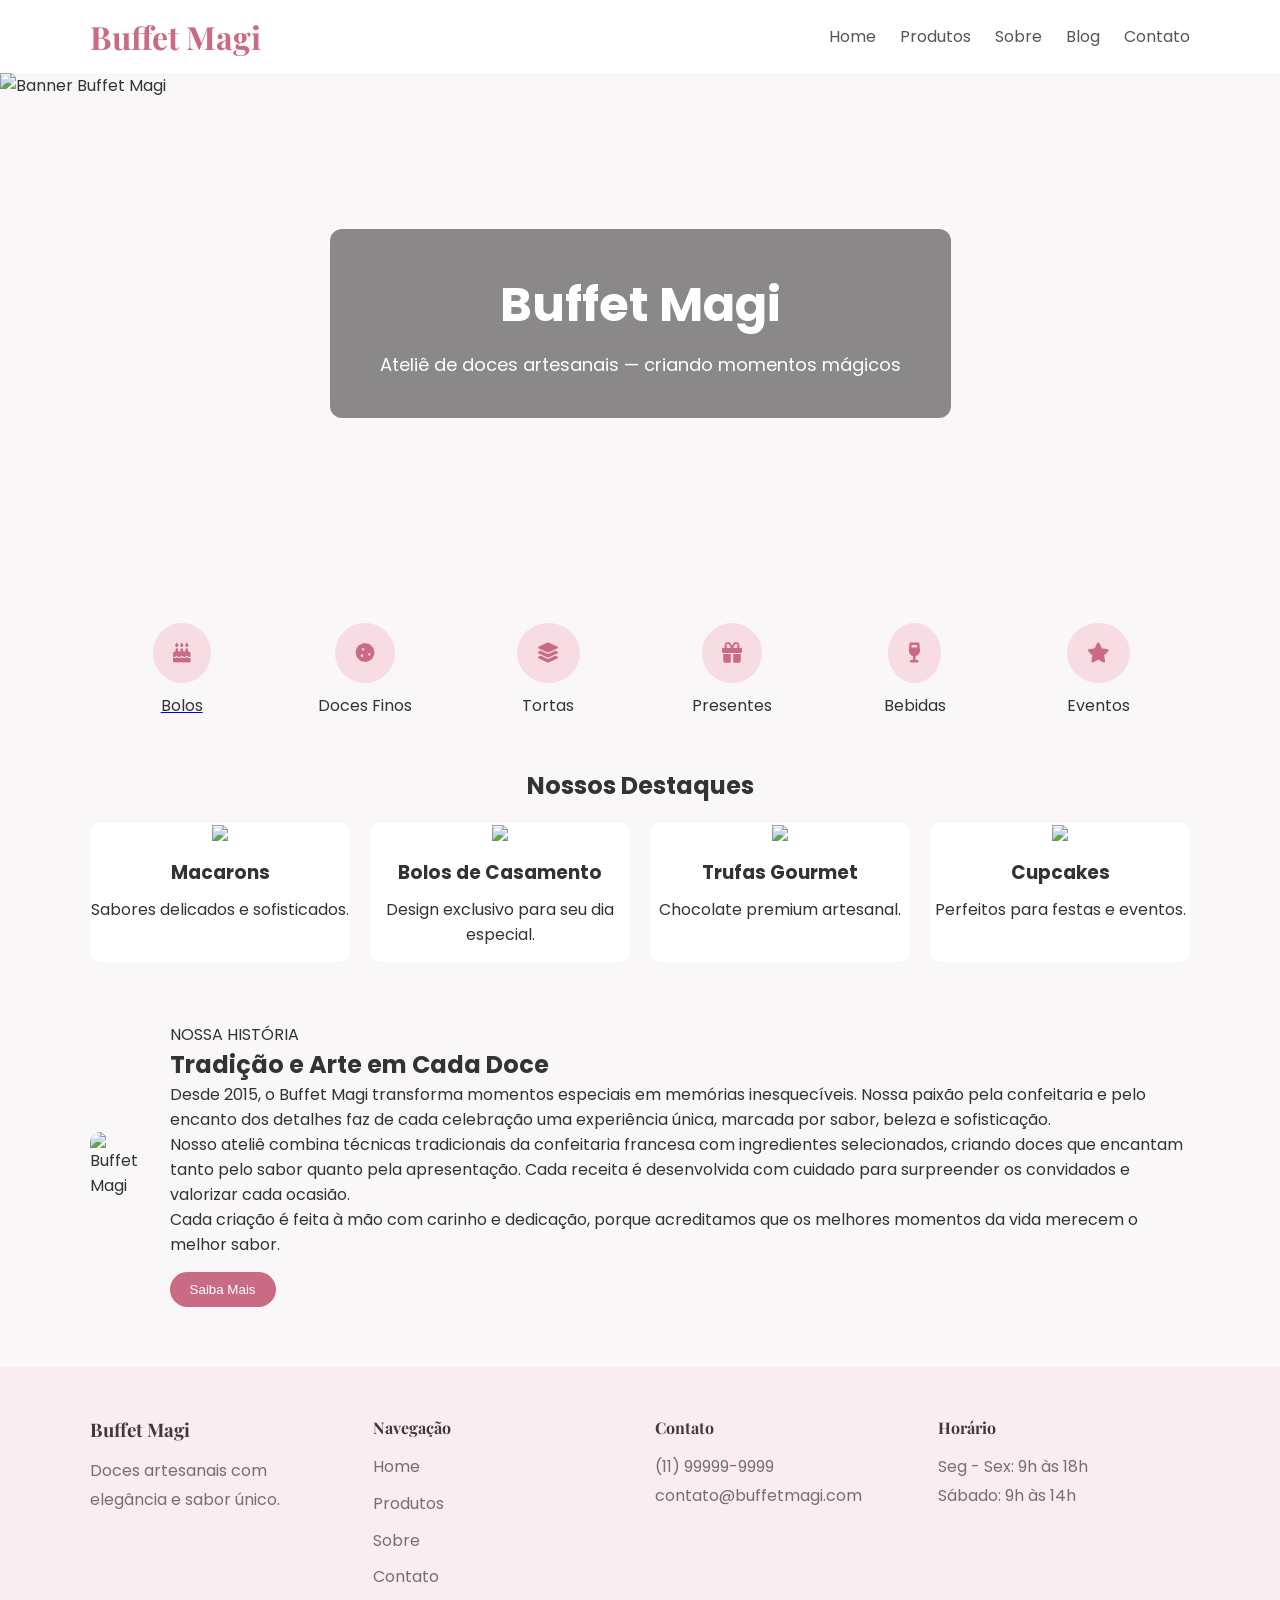
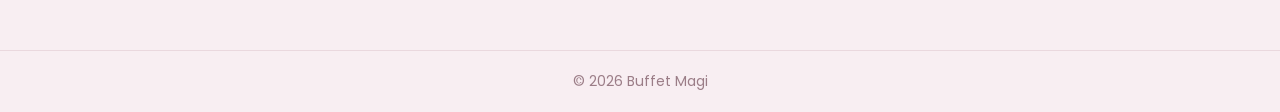
==== index.html @ 371f6097 "Add files via upload" ====
<!DOCTYPE html>
<html lang="pt-BR">

<head>
    <meta charset="UTF-8">
    <meta name="viewport" content="width=device-width, initial-scale=1.0">
    <title>Buffet Magi</title>
    <link
        href="https://fonts.googleapis.com/css2?family=Playfair+Display:wght@500;700&family=Poppins:wght@300;400;500&display=swap"
        rel="stylesheet">
    <link rel="stylesheet" href="https://cdnjs.cloudflare.com/ajax/libs/font-awesome/6.5.0/css/all.min.css">
    <link rel="stylesheet" href="index.css">
</head>

<body>

    <header>
        <div class="container nav">
            <h1 class="logo">Buffet Magi</h1>
            <nav>
                <a href=".index.html">Home</a>
                <a href="./produtos/produto.html">Produtos</a>
                <a href="./sobre/sobre.html">Sobre</a>
                <a href="./blog/blog.html">Blog</a>
                <a href="./contato/contato.html">Contato</a>
            </nav>
        </div>
    </header>

    <section class="hero">
        <img src="./img/banner1.png" alt="Banner Buffet Magi">

        <div class="overlay">
            <h2>Buffet Magi</h2>
            <p>Ateliê de doces artesanais — criando momentos mágicos</p>
        </div>
    </section>

    <!-- ÍCONES -->
    <section class="icons container">
        <div class="icon-box">
            <i class="fa-solid fa-cake-candles"></i>
            <br>
            <a href="./bolos.html"><span class="boloNome">Bolos</span></a>
        </div>
        <div class="icon-box">
            <i class="fa-solid fa-cookie"></i>
            <br>
            <span>Doces Finos</span>
        </div>
        <div class="icon-box">
            <i class="fa-solid fa-layer-group"></i>
            <br>
            <span>Tortas</span>
        </div>
        <div class="icon-box">
            <i class="fa-solid fa-gift"></i>
            <br>
            <span>Presentes</span>
        </div>
        <div class="icon-box">
            <i class="fa-solid fa-wine-glass"></i>
            <br>
            <span>Bebidas</span>
        </div>
        <div class="icon-box">
            <i class="fa-solid fa-star"></i>
            <br>
            <span>Eventos</span>
        </div>
    </section>

    <!-- DESTAQUES -->
    <section class="destaques container">
        <h2>Nossos Destaques</h2>

        <div class="grid">
            <div class="card">
                <img src="./img/produtos/macarons.png">
                <h3>Macarons</h3>
                <p>Sabores delicados e sofisticados.</p>
            </div>

            <div class="card">
                <img src="./img/produtos/bolo1.png">
                <h3>Bolos de Casamento</h3>
                <p>Design exclusivo para seu dia especial.</p>
            </div>

            <div class="card">
                <img src="./img/produtos/trufas.png">
                <h3>Trufas Gourmet</h3>
                <p>Chocolate premium artesanal.</p>
            </div>

            <div class="card">
                <img src="./img/produtos/cupcakes.png">
                <h3>Cupcakes</h3>
                <p>Perfeitos para festas e eventos.</p>
            </div>
        </div>
    </section>

    <!-- SOBRE -->
    <section class="sobre container">
        <div class="sobre-img">
            <img src="./img/loja.png" alt="Buffet Magi">
        </div>

        <div class="sobre-texto">
            <span class="subtitulo">NOSSA HISTÓRIA</span>

            <h2>Tradição e Arte em Cada Doce</h2>

            <p>
                Desde 2015, o Buffet Magi transforma momentos especiais em memórias inesquecíveis.
                Nossa paixão pela confeitaria e pelo encanto dos detalhes faz de cada celebração
                uma experiência única, marcada por sabor, beleza e sofisticação.
            </p>

            <p>
                Nosso ateliê combina técnicas tradicionais da confeitaria francesa com ingredientes
                selecionados, criando doces que encantam tanto pelo sabor quanto pela apresentação.
                Cada receita é desenvolvida com cuidado para surpreender os convidados e valorizar
                cada ocasião.
            </p>

            <p>
                Cada criação é feita à mão com carinho e dedicação, porque acreditamos que os melhores
                momentos da vida merecem o melhor sabor.
            </p>

            <button class="btn-sobre">Saiba Mais</button>
        </div>
    </section>

    <!-- FOOTER -->
    <footer>
        <div class="container footer-grid">
            <div>
                <h3>Buffet Magi</h3>
                <p>Doces artesanais com elegância e sabor único.</p>
            </div>

            <div>
                <h4>Navegação</h4>
                <ul>
                    <li>Home</li>
                    <li>Produtos</li>
                    <li>Sobre</li>
                    <li>Contato</li>
                </ul>
            </div>

            <div>
                <h4>Contato</h4>
                <p>(11) 99999-9999</p>
                <p>contato@buffetmagi.com</p>
            </div>

            <div>
                <h4>Horário</h4>
                <p>Seg - Sex: 9h às 18h</p>
                <p>Sábado: 9h às 14h</p>
            </div>
        </div>

        <div class="footer-bottom">
            <p>© 2026 Buffet Magi</p>
        </div>
    </footer>

</body>

</html>
---- index.css ----
* {
    margin: 0;
    padding: 0;
    box-sizing: border-box;
}

.boloNome {
    color: #333;
    transition: 0.3s ease;
    text-decoration: none;
}

body {
    font-family: 'Poppins', sans-serif;
    background: #faf7f8;
    color: #333;
}

.container {
    width: 90%;
    max-width: 1100px;
    margin: auto;
}

/* HEADER */
header {
    background: #fff;
    padding: 15px 0;
    position: relative;
    z-index: 10;
}

.nav {
    display: flex;
    justify-content: space-between;
    align-items: center;
}

.logo {
    font-family: 'Playfair Display';
    color: #c96b84;
}

nav a {
    margin-left: 20px;
    text-decoration: none;
    color: #555;
    transition: 0.3s ease;
}

nav a:hover {
    color: #c96b84;
}

/* HERO */
.hero {
    position: relative;
    width: 100%;
    height: 500px;
    overflow: hidden;
    display: flex;
    align-items: center;
    justify-content: center;
}

.hero img {
    position: absolute;
    top: 0;
    left: 0;
    width: 100%;
    height: 100%;
    object-fit: cover;
    z-index: 1;
}

.overlay {
    position: relative;
    z-index: 2;
    text-align: center;
    color: white;
    background: rgba(0, 0, 0, 0.45);
    padding: 40px 50px;
    border-radius: 12px;
    max-width: 700px;
}

.overlay h2 {
    font-size: 48px;
    margin-bottom: 10px;
}

.overlay p {
    font-size: 18px;
}

/* ICONES */
.icons {
    display: flex;
    justify-content: space-between;
    margin: 40px auto;
    flex-wrap: wrap;
}

.icon-box {
    text-align: center;
    flex: 1 1 120px;
    margin: 10px;
}

.icon-box i {
    background: #f7dce3;
    color: #c96b84;
    padding: 20px;
    border-radius: 50%;
    font-size: 20px;
    margin-bottom: 10px;
    display: inline-block;
    cursor: pointer;
    transition: 0.3s ease;
}

.icon-box i:hover {
    background: #fbeaf0;
    color: #d97f98;
    transform: translateY(-4px);
}

/* DESTAQUES */
.destaques h2 {
    text-align: center;
    margin-bottom: 20px;
}

.grid {
    display: grid;
    grid-template-columns: repeat(4, 1fr);
    gap: 20px;
}

.card {
    background: #fff;
    border-radius: 10px;
    overflow: hidden;
    text-align: center;
    padding-bottom: 15px;
}

.card img {
    width: 100%;
}

.card h3 {
    margin: 10px 0;
}

/* SOBRE */
.sobre {
    display: flex;
    align-items: center;
    gap: 30px;
    margin: 60px auto;
}

.sobre img {
    width: 100%;
    border-radius: 10px;
}

.sobre-texto button {
    margin-top: 15px;
    padding: 10px 20px;
    border: none;
    background: #c96b84;
    color: white;
    border-radius: 20px;
    cursor: pointer;
}

/* FOOTER */
footer {
    background: #f8eef2;
    color: #7d6b72;
    margin-top: 50px;
}

.footer-grid {
    display: grid;
    grid-template-columns: repeat(4, 1fr);
    padding: 50px 0;
    gap: 30px;
}

footer h3,
footer h4 {
    color: #4a343c;
    margin-bottom: 15px;
    font-family: 'Playfair Display';
}

footer p,
footer li {
    line-height: 1.8;
}

footer ul {
    list-style: none;
}

footer li {
    margin-bottom: 8px;
    cursor: pointer;
    transition: 0.3s;
}

footer li:hover {
    color: #c96b84;
}

.footer-bottom {
    text-align: center;
    padding: 18px;
    border-top: 1px solid #ead8de;
    color: #9b7d87;
    font-size: 14px;
}

/* RESPONSIVO */
@media (max-width: 900px) {
    .grid {
        grid-template-columns: repeat(2, 1fr);
    }

    .sobre {
        flex-direction: column;
    }

    .footer-grid {
        grid-template-columns: repeat(2, 1fr);
    }

    .overlay h2 {
        font-size: 36px;
    }
}

@media (max-width: 500px) {
    nav {
        display: none;
    }

    .grid {
        grid-template-columns: 1fr;
    }

    .footer-grid {
        grid-template-columns: 1fr;
        text-align: center;
    }

    .hero {
        height: 380px;
    }

    .overlay {
        padding: 25px;
        width: 90%;
    }

    .overlay h2 {
        font-size: 28px;
    }

    .overlay p {
        font-size: 15px;
    }
}
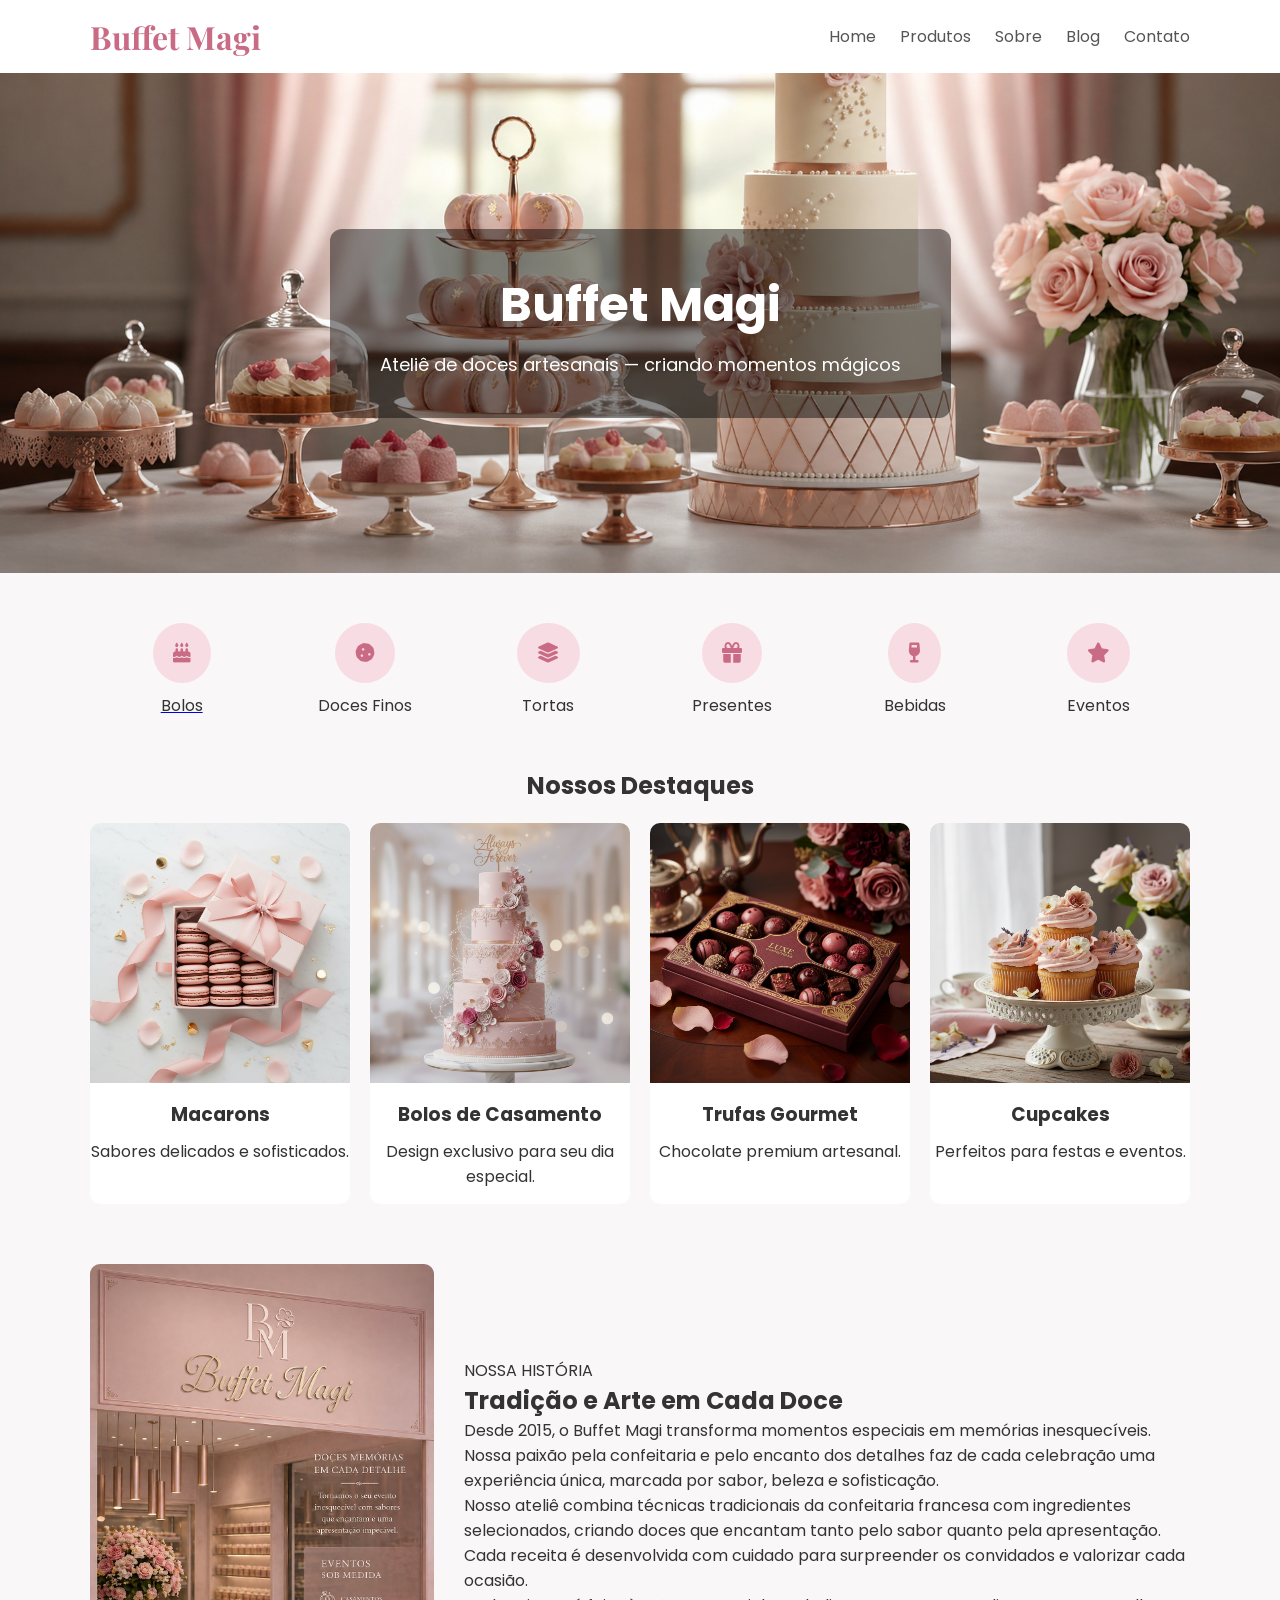
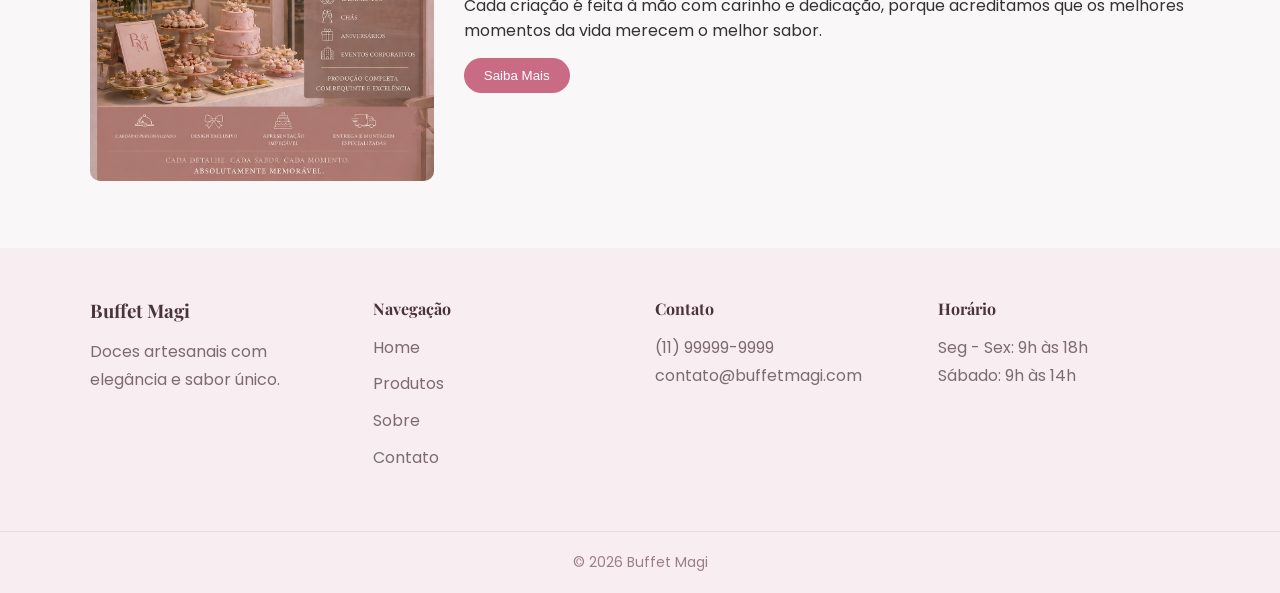
==== commit 03e9c520: "Ajuste básico" ====
--- a/index.html
+++ b/index.html
@@ -5,6 +5,10 @@
     <meta charset="UTF-8">
     <meta name="viewport" content="width=device-width, initial-scale=1.0">
     <title>Buffet Magi</title>
+
+    <!-- Adicionado Ícone -->
+    <link rel="icon" href="../img/logo.ico" type="image/x-icon">
+    
     <link
         href="https://fonts.googleapis.com/css2?family=Playfair+Display:wght@500;700&family=Poppins:wght@300;400;500&display=swap"
         rel="stylesheet">
@@ -18,7 +22,7 @@
         <div class="container nav">
             <h1 class="logo">Buffet Magi</h1>
             <nav>
-                <a href=".index.html">Home</a>
+                <a href=".index.html"class="active">Home</a>
                 <a href="./produtos/produto.html">Produtos</a>
                 <a href="./sobre/sobre.html">Sobre</a>
                 <a href="./blog/blog.html">Blog</a>
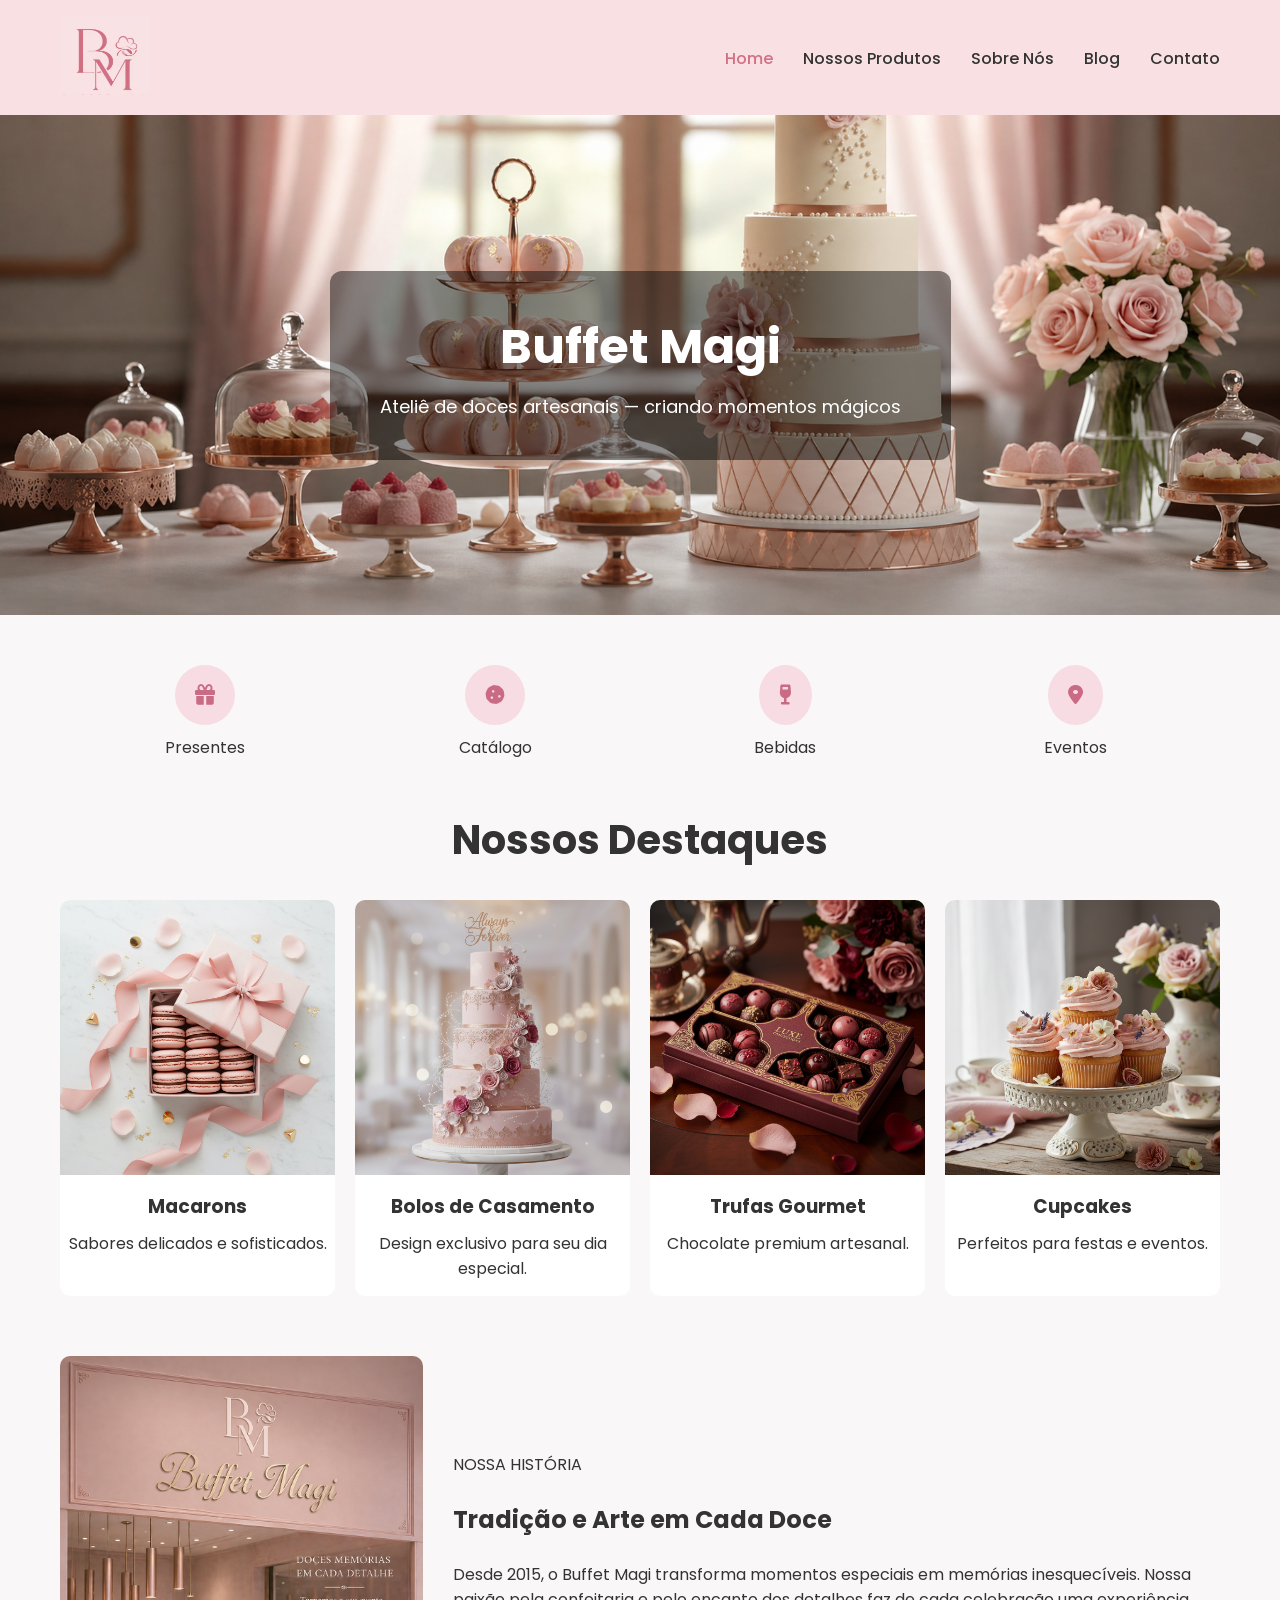
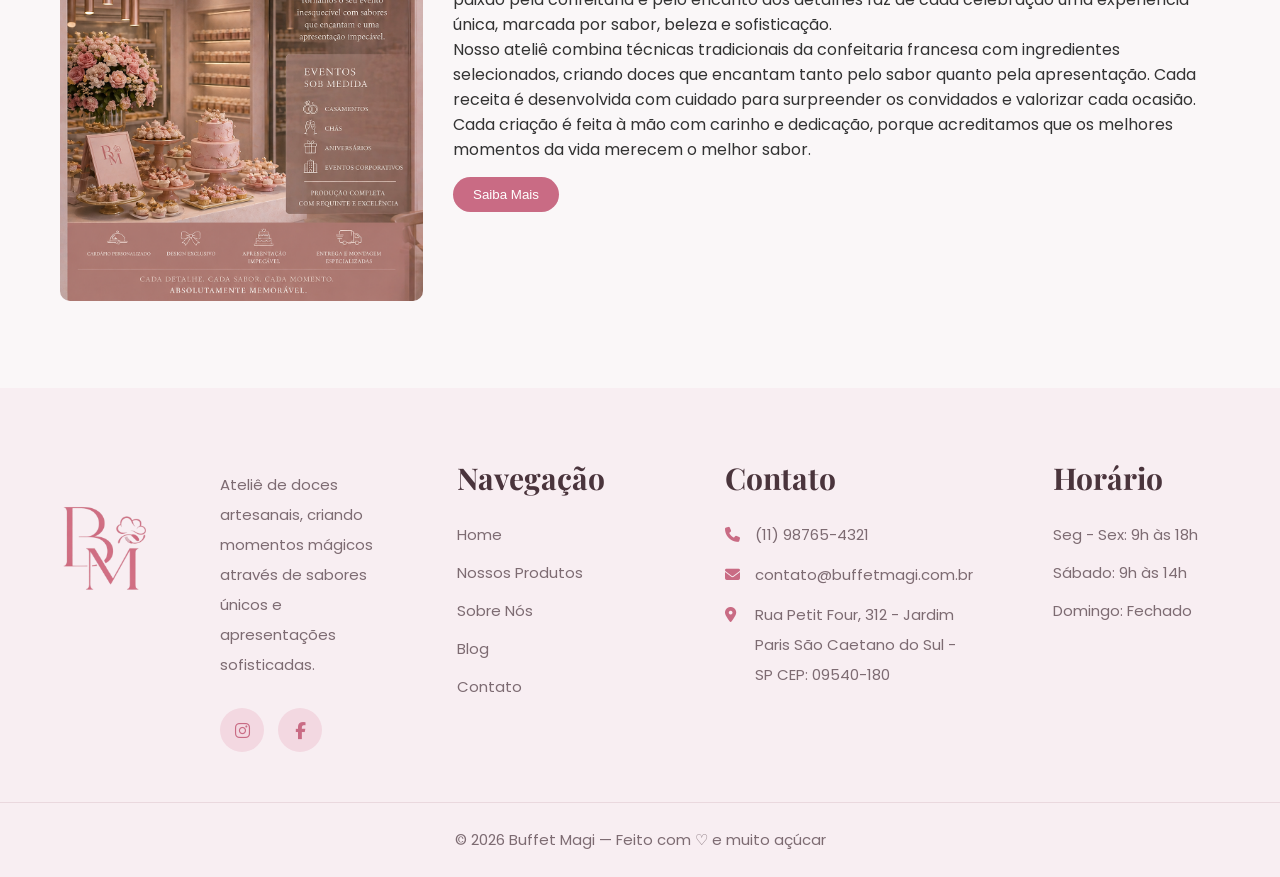
==== commit 112266e3: "Ajuste Amanda e Mariana" ====
--- a/index.html
+++ b/index.html
@@ -8,7 +8,7 @@
 
     <!-- Adicionado Ícone -->
     <link rel="icon" href="../img/logo.ico" type="image/x-icon">
-    
+
     <link
         href="https://fonts.googleapis.com/css2?family=Playfair+Display:wght@500;700&family=Poppins:wght@300;400;500&display=swap"
         rel="stylesheet">
@@ -18,15 +18,24 @@
 
 <body>
 
-    <header>
-        <div class="container nav">
-            <h1 class="logo">Buffet Magi</h1>
-            <nav>
-                <a href=".index.html"class="active">Home</a>
-                <a href="./produtos/produto.html">Produtos</a>
-                <a href="./sobre/sobre.html">Sobre</a>
-                <a href="./blog/blog.html">Blog</a>
-                <a href="./contato/contato.html">Contato</a>
+    <header class="header">
+        <div class="container">
+            <div class="logo">
+                <img src="blog/img/logo.png" alt="Logo">
+            </div>
+
+            <input type="checkbox" id="menu-check">
+            <label for="menu-check" class="menu-icon">☰</label>
+
+            <nav class="nav">
+                <ul class="menu">
+                    <li><a href="index.html" class="active">Home</a></li>
+                    <li><a href="produtos/produto.html">Nossos Produtos</a></li>
+                    <li><a href="sobre/sobre.html">Sobre Nós</a></li>
+                    <li><a href="blog/blog.html">Blog</a></li>
+                    <li><a href="contato/contato.html">Contato</a></li>
+
+                </ul>
             </nav>
         </div>
     </header>
@@ -42,36 +51,38 @@
 
     <!-- ÍCONES -->
     <section class="icons container">
-        <div class="icon-box">
+
+        <!-- <div class="icon-box">
             <i class="fa-solid fa-cake-candles"></i>
             <br>
             <a href="./bolos.html"><span class="boloNome">Bolos</span></a>
-        </div>
+        </div> -->
+
+        <div class="icon-box">
+            <i class="fa-solid fa-gift"></i>
+            <br>
+            <a href="./blog/blog.html"> <span>Presentes</span></a>
+
+        </div>
+
         <div class="icon-box">
             <i class="fa-solid fa-cookie"></i>
             <br>
-            <span>Doces Finos</span>
-        </div>
-        <div class="icon-box">
-            <i class="fa-solid fa-layer-group"></i>
-            <br>
-            <span>Tortas</span>
-        </div>
-        <div class="icon-box">
-            <i class="fa-solid fa-gift"></i>
-            <br>
-            <span>Presentes</span>
-        </div>
+            <a href="./produtos/produto.html"> <span>Catálogo</span></a>
+        </div>
+
         <div class="icon-box">
             <i class="fa-solid fa-wine-glass"></i>
             <br>
-            <span>Bebidas</span>
-        </div>
-        <div class="icon-box">
-            <i class="fa-solid fa-star"></i>
-            <br>
-            <span>Eventos</span>
-        </div>
+            <a href="./produtos/bebidas.html"> <span>Bebidas</span></a>
+        </div>
+
+        <div class="icon-box">
+            <i class="fa-solid fa-location-dot"></i>
+            <br>
+            <a href="./contato/contato.html"><span>Eventos</span></a>
+        </div>
+
     </section>
 
     <!-- DESTAQUES -->
@@ -113,9 +124,10 @@
 
         <div class="sobre-texto">
             <span class="subtitulo">NOSSA HISTÓRIA</span>
+            <br><br>
 
             <h2>Tradição e Arte em Cada Doce</h2>
-
+            <br>
             <p>
                 Desde 2015, o Buffet Magi transforma momentos especiais em memórias inesquecíveis.
                 Nossa paixão pela confeitaria e pelo encanto dos detalhes faz de cada celebração
@@ -134,43 +146,86 @@
                 momentos da vida merecem o melhor sabor.
             </p>
 
-            <button class="btn-sobre">Saiba Mais</button>
+            <button class="btn-sobre"> <a class="texto-a" href="./sobre/sobre.html">Saiba Mais</a> </button>
         </div>
     </section>
 
     <!-- FOOTER -->
     <footer>
         <div class="container footer-grid">
-            <div>
-                <h3>Buffet Magi</h3>
-                <p>Doces artesanais com elegância e sabor único.</p>
+
+            <div class="footer-brand">
+                <img src="./img/logo2.png" alt="Logo Buffet Magi" class="footer-logo">
+
+                <div class="footer-brand-content">
+
+                    <p>
+                        Ateliê de doces artesanais, criando momentos mágicos através
+                        de sabores únicos e apresentações sofisticadas.
+                    </p>
+
+                    <div class="footer-social">
+                        <a href="https://www.instagram.com/">
+                            <i class="fa-brands fa-instagram"></i>
+                        </a>
+
+                        <a
+                            href="https://www.facebook.com/login/?next=https%3A%2F%2Fwww.facebook.com%2F%3Flocale%3Dpt_BR">
+                            <i class="fa-brands fa-facebook-f"></i>
+                        </a>
+                    </div>
+
+                </div>
             </div>
 
             <div>
                 <h4>Navegação</h4>
+
                 <ul>
-                    <li>Home</li>
-                    <li>Produtos</li>
-                    <li>Sobre</li>
-                    <li>Contato</li>
+                    <li><a href="./index.html">Home</a></li>
+                    <li><a href="././produtos/produto.html">Nossos Produtos</a></li>
+                    <li><a href="./sobre/sobre.html">Sobre Nós</a></li>
+                    <li><a href="./blog/blog.html">Blog</a></li>
+                    <li><a href="./contato/contato.html">Contato</a></li>
                 </ul>
             </div>
 
             <div>
                 <h4>Contato</h4>
-                <p>(11) 99999-9999</p>
-                <p>contato@buffetmagi.com</p>
+
+                <div class="footer-contact">
+                    <p>
+                        <i class="fa-solid fa-phone"></i>
+                        (11) 98765-4321
+                    </p>
+
+                    <p>
+                        <i class="fa-solid fa-envelope"></i>
+                        contato@buffetmagi.com.br
+                    </p>
+
+                    <p>
+                        <i class="fa-solid fa-location-dot"></i>
+                        Rua Petit Four, 312 - Jardim Paris
+                        São Caetano do Sul - SP
+                        CEP: 09540-180
+                    </p>
+                </div>
             </div>
 
             <div>
                 <h4>Horário</h4>
-                <p>Seg - Sex: 9h às 18h</p>
-                <p>Sábado: 9h às 14h</p>
+
+                <div class="footer-hours">
+                    <p>Seg - Sex: 9h às 18h</p>
+                    <p>Sábado: 9h às 14h</p>
+                    <p>Domingo: Fechado</p>
+                </div>
             </div>
         </div>
 
         <div class="footer-bottom">
-            <p>© 2026 Buffet Magi</p>
+            <p>© 2026 Buffet Magi — Feito com ♡ e muito açúcar</p>
         </div>
     </footer>
 
--- a/index.css
+++ b/index.css
@@ -10,46 +10,68 @@
     text-decoration: none;
 }
 
+a{
+    text-decoration: none;
+    color: #333;
+}
 body {
     font-family: 'Poppins', sans-serif;
     background: #faf7f8;
     color: #333;
 }
 
-.container {
-    width: 90%;
-    max-width: 1100px;
-    margin: auto;
-}
-
-/* HEADER */
-header {
-    background: #fff;
+.header {
+    background-color: #f8e0e3;
     padding: 15px 0;
     position: relative;
-    z-index: 10;
-}
-
-.nav {
-    display: flex;
+    z-index: 1000;
+    height: 115px;
+    display: block;
+}
+
+.container {
+    max-width: 1200px;
+    margin: 0 auto;
+    padding: 0 20px;
+
+    display: flex;
+    align-items: center;
     justify-content: space-between;
-    align-items: center;
-}
-
-.logo {
-    font-family: 'Playfair Display';
-    color: #c96b84;
-}
-
-nav a {
-    margin-left: 20px;
+}
+
+.logo img {
+    height: 80px;
+}
+
+/* MENU */
+.menu {
+    list-style: none;
+    display: flex;
+    gap: 30px;
+}
+
+.menu a {
     text-decoration: none;
-    color: #555;
-    transition: 0.3s ease;
-}
-
-nav a:hover {
-    color: #c96b84;
+    color: #333;
+    font-weight: 500;
+    transition: 0.3s;
+}
+
+.menu a:hover,
+.menu .active {
+    color: #d17084;
+}
+
+/* MENU MOBILE */
+#menu-check {
+    display: none;
+}
+
+.menu-icon {
+    display: none;
+    font-size: 30px;
+    cursor: pointer;
+    color: #333;
 }
 
 /* HERO */
@@ -93,7 +115,7 @@
     font-size: 18px;
 }
 
-/* ICONES */
+/* ÍCONES */
 .icons {
     display: flex;
     justify-content: space-between;
@@ -126,9 +148,14 @@
 }
 
 /* DESTAQUES */
+.destaques.container {
+    display: block;
+}
+
 .destaques h2 {
     text-align: center;
-    margin-bottom: 20px;
+    margin-bottom: 30px;
+    font-size: 40px;
 }
 
 .grid {
@@ -143,6 +170,11 @@
     overflow: hidden;
     text-align: center;
     padding-bottom: 15px;
+    transition: 0.3s ease;
+}
+
+.card:hover {
+    transform: translateY(-5px);
 }
 
 .card img {
@@ -174,32 +206,70 @@
     color: white;
     border-radius: 20px;
     cursor: pointer;
+    transition: 0.3s ease;
+}
+
+.sobre-texto button:hover {
+    background: #b85d76;
+}
+
+a.texto-a {
+    color: white;
+    text-decoration: none;
+    font-weight: 500;
 }
 
 /* FOOTER */
 footer {
     background: #f8eef2;
     color: #7d6b72;
-    margin-top: 50px;
+    margin-top: 80px;
+    overflow: hidden;
 }
 
 .footer-grid {
     display: grid;
-    grid-template-columns: repeat(4, 1fr);
-    padding: 50px 0;
-    gap: 30px;
-}
-
-footer h3,
+    grid-template-columns: 1.8fr 1fr 1.2fr 1fr;
+    gap: 80px;
+    padding: 70px 0 50px;
+    align-items: flex-start;
+}
+
+.footer-brand {
+    display: flex;
+    align-items: flex-start;
+    gap: 35px;
+    max-width: 560px;
+    margin-left: -20px;
+}
+
+.footer-brand-content {
+    display: flex;
+    flex-direction: column;
+    padding-top: 12px;
+}
+
+.footer-logo {
+    width: 165px;
+    min-width: 165px;
+    object-fit: contain;
+    display: block;
+}
+
 footer h4 {
     color: #4a343c;
-    margin-bottom: 15px;
+    margin-bottom: 22px;
     font-family: 'Playfair Display';
+    font-size: 30px;
 }
 
 footer p,
-footer li {
-    line-height: 1.8;
+footer li,
+footer a {
+    font-size: 15px;
+    line-height: 2;
+    color: #7d6b72;
+    text-decoration: none;
 }
 
 footer ul {
@@ -208,24 +278,71 @@
 
 footer li {
     margin-bottom: 8px;
-    cursor: pointer;
-    transition: 0.3s;
-}
-
-footer li:hover {
+}
+
+footer li a {
+    transition: 0.3s ease;
+}
+
+footer li a:hover {
     color: #c96b84;
+    padding-left: 4px;
+}
+
+.footer-social {
+    display: flex;
+    gap: 14px;
+    margin-top: 28px;
+}
+
+.footer-social a {
+    width: 44px;
+    height: 44px;
+    border-radius: 50%;
+    background: #f3d8e1;
+    display: flex;
+    align-items: center;
+    justify-content: center;
+    color: #c96b84;
+    font-size: 17px;
+    transition: 0.3s ease;
+}
+
+.footer-social a:hover {
+    background: #c96b84;
+    color: white;
+    transform: translateY(-4px);
+}
+
+.footer-contact p {
+    display: flex;
+    align-items: flex-start;
+    gap: 12px;
+    margin-bottom: 10px;
+}
+
+.footer-contact i {
+    color: #c96b84;
+    font-size: 15px;
+    min-width: 18px;
+    margin-top: 7px;
+}
+
+.footer-hours p {
+    margin-bottom: 8px;
 }
 
 .footer-bottom {
+    border-top: 1px solid #ead8de;
     text-align: center;
-    padding: 18px;
-    border-top: 1px solid #ead8de;
+    padding: 22px;
     color: #9b7d87;
     font-size: 14px;
 }
 
 /* RESPONSIVO */
 @media (max-width: 900px) {
+
     .grid {
         grid-template-columns: repeat(2, 1fr);
     }
@@ -235,7 +352,8 @@
     }
 
     .footer-grid {
-        grid-template-columns: repeat(2, 1fr);
+        grid-template-columns: 1fr 1fr;
+        gap: 50px;
     }
 
     .overlay h2 {
@@ -243,7 +361,8 @@
     }
 }
 
-@media (max-width: 500px) {
+@media (max-width: 600px) {
+
     nav {
         display: none;
     }
@@ -255,6 +374,28 @@
     .footer-grid {
         grid-template-columns: 1fr;
         text-align: center;
+        gap: 40px;
+        padding: 50px 0 30px;
+    }
+
+    .footer-brand {
+        flex-direction: column;
+        align-items: center;
+        text-align: center;
+        max-width: 100%;
+    }
+
+    .footer-logo {
+        width: 170px;
+        min-width: unset;
+    }
+
+    .footer-social {
+        justify-content: center;
+    }
+
+    .footer-contact p {
+        justify-content: center;
     }
 
     .hero {
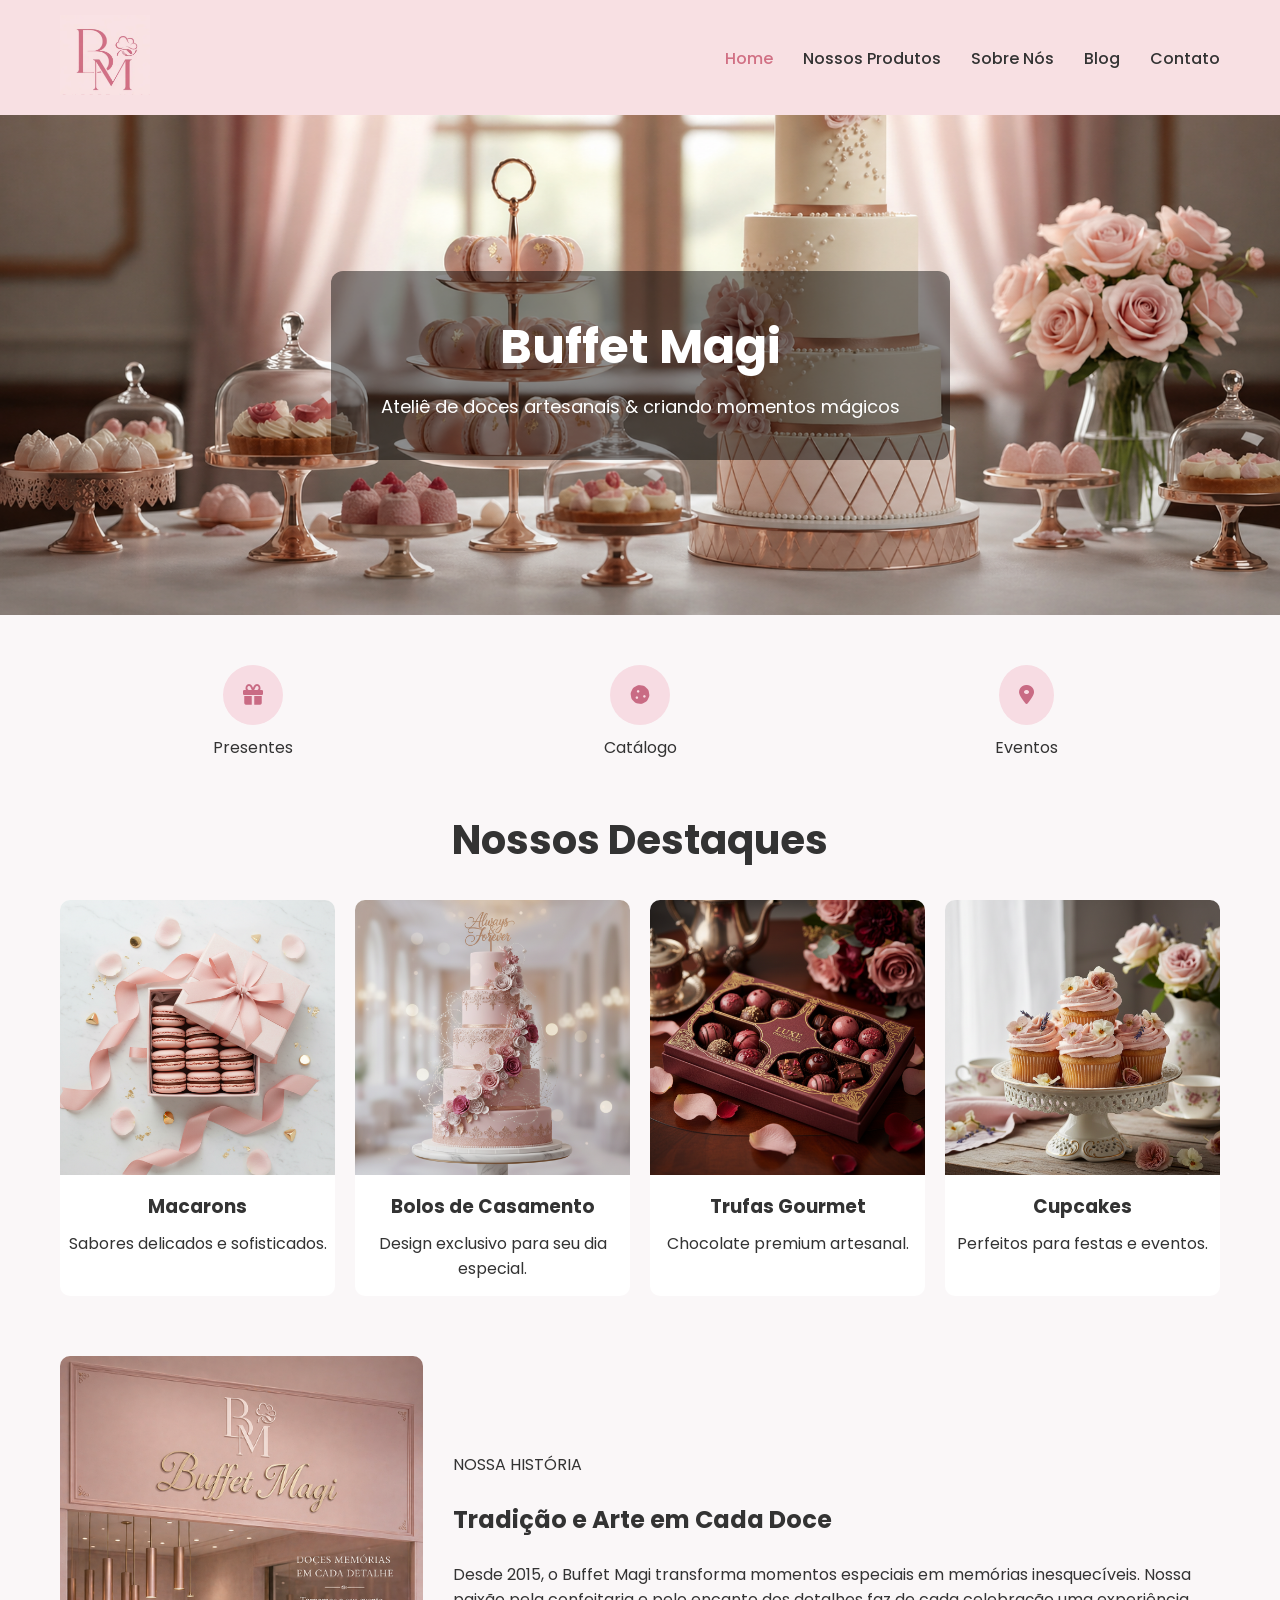
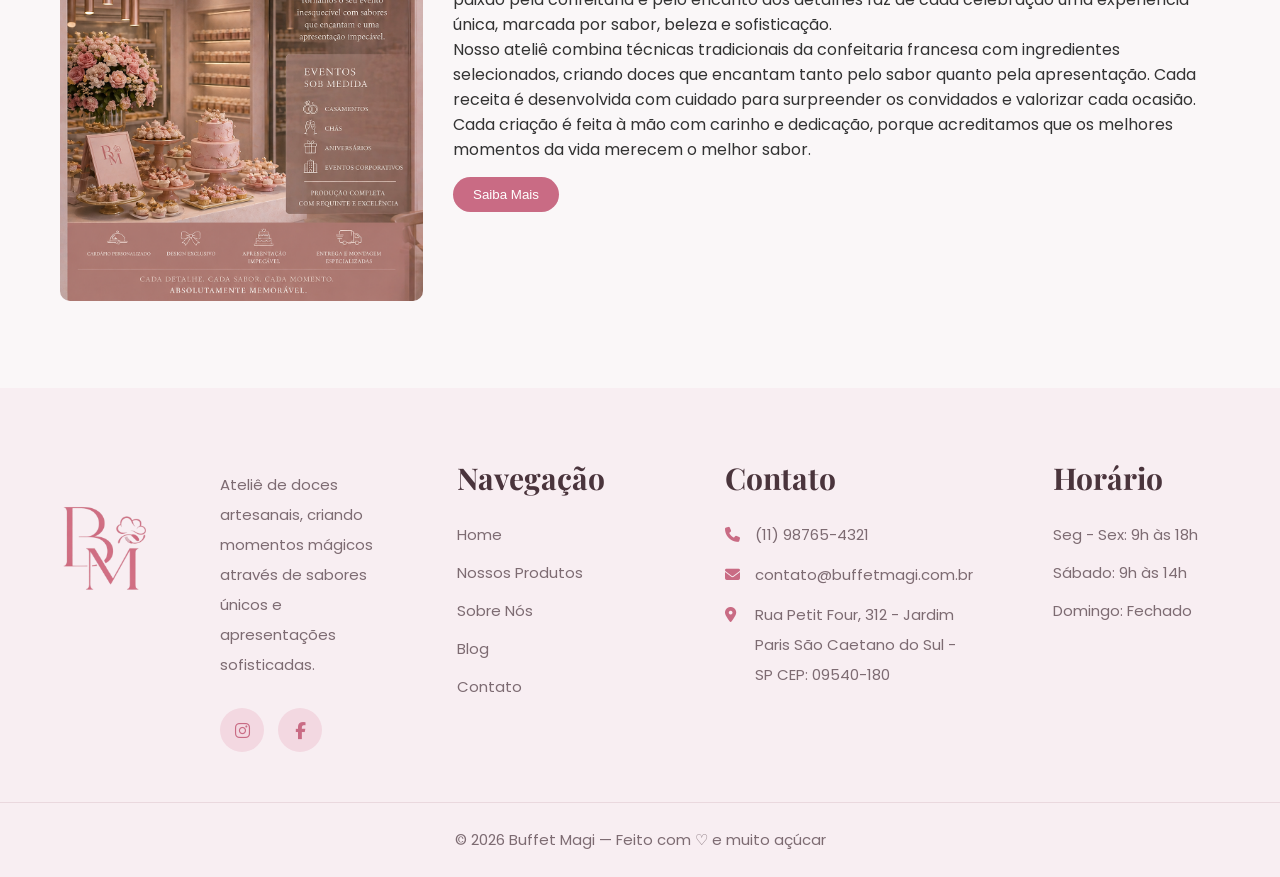
==== commit 4cc67a0f: "Ajuste de imagens e ajustes finais - Amanda e Mariana" ====
--- a/index.html
+++ b/index.html
@@ -7,7 +7,7 @@
     <title>Buffet Magi</title>
 
     <!-- Adicionado Ícone -->
-    <link rel="icon" href="../img/logo.ico" type="image/x-icon">
+    <link rel="icon" href="img/logo.ico" type="image/x-icon">
 
     <link
         href="https://fonts.googleapis.com/css2?family=Playfair+Display:wght@500;700&family=Poppins:wght@300;400;500&display=swap"
@@ -45,7 +45,7 @@
 
         <div class="overlay">
             <h2>Buffet Magi</h2>
-            <p>Ateliê de doces artesanais — criando momentos mágicos</p>
+            <p>Ateliê de doces artesanais & criando momentos mágicos</p>
         </div>
     </section>
 
@@ -71,11 +71,7 @@
             <a href="./produtos/produto.html"> <span>Catálogo</span></a>
         </div>
 
-        <div class="icon-box">
-            <i class="fa-solid fa-wine-glass"></i>
-            <br>
-            <a href="./produtos/bebidas.html"> <span>Bebidas</span></a>
-        </div>
+        
 
         <div class="icon-box">
             <i class="fa-solid fa-location-dot"></i>
